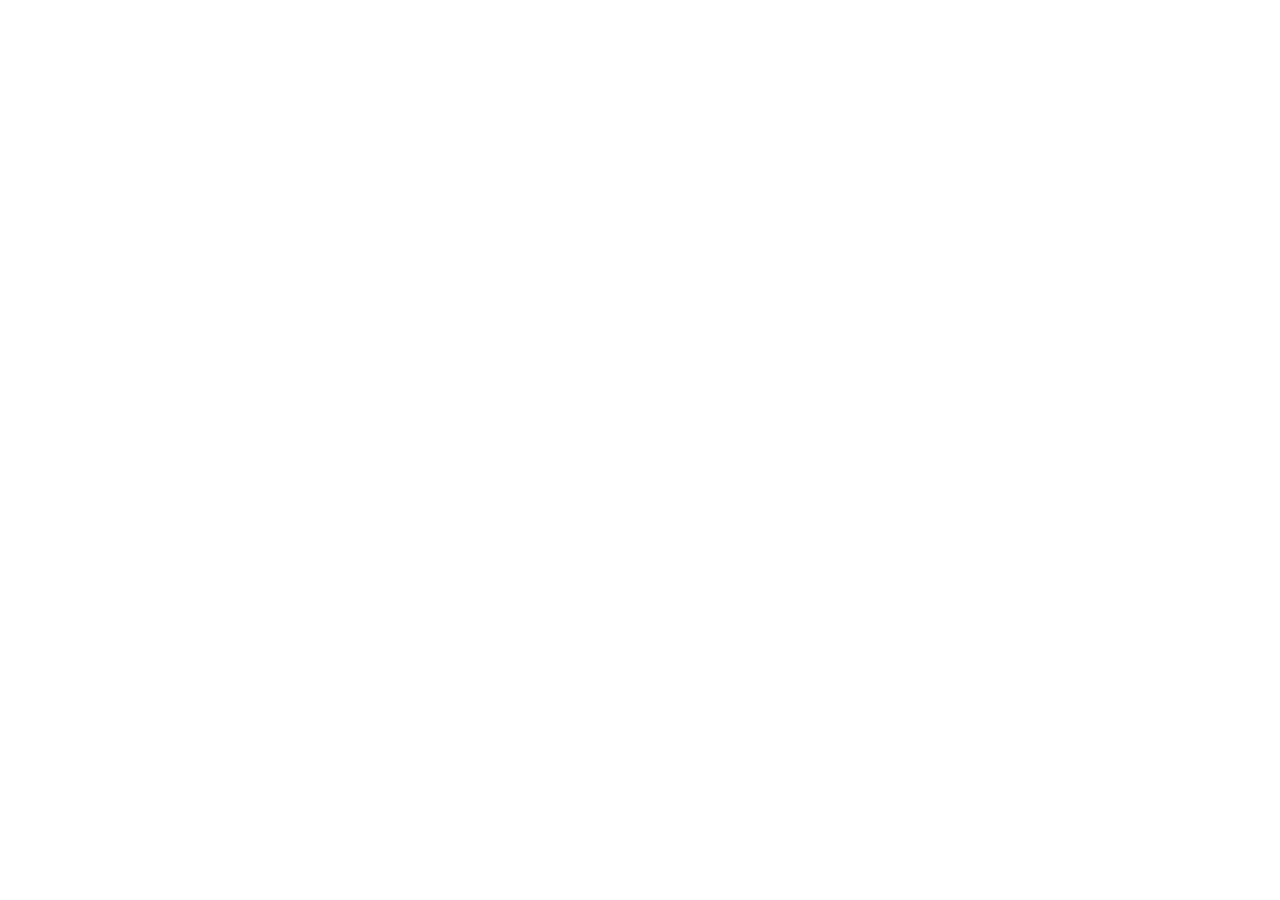
==== romantyping/index.html @ 7acbce64 "first commit" ====
<!doctype html>
<html lang="ja">
  <head>
    <meta charset="UTF-8" />
    <link rel="icon" type="image/svg+xml" href="/favicon.svg" />
    <meta name="viewport" content="width=device-width, initial-scale=1.0" />
    <meta name="description" content="ローマ字入力をよく使うキーから順番に練習できるタイピングゲームです。" />
    <title>Roman Typing</title>
    <script type="module" crossorigin src="/assets/index-DGbtto0Y.js"></script>
    <link rel="stylesheet" crossorigin href="/assets/index-BHjWAVnj.css">
  </head>
  <body>
    <div id="app"></div>
  </body>
</html>
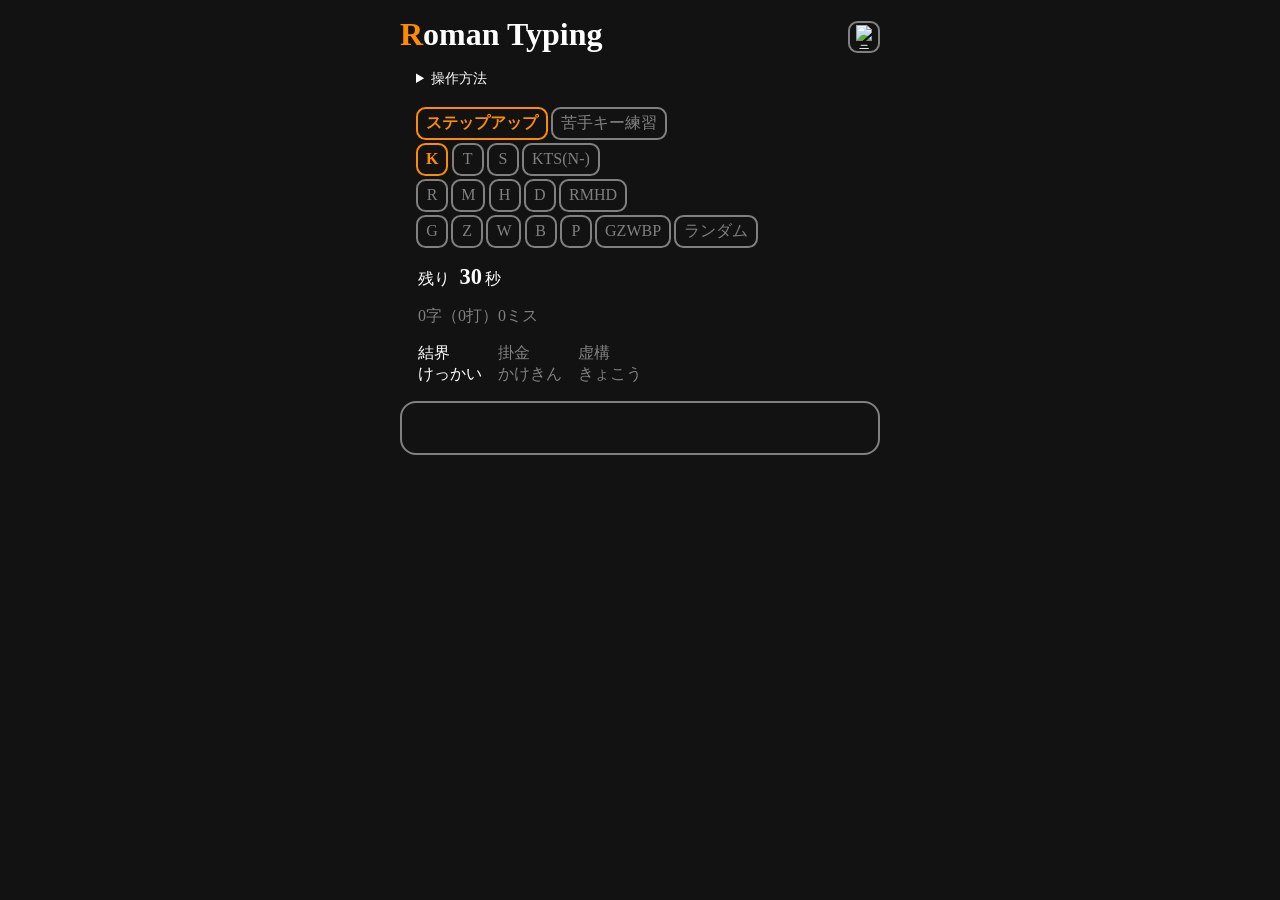
==== commit 90b395fc: "update" ====
--- a/romantyping/index.html
+++ b/romantyping/index.html
@@ -2,12 +2,12 @@
 <html lang="ja">
   <head>
     <meta charset="UTF-8" />
-    <link rel="icon" type="image/svg+xml" href="/favicon.svg" />
+    <link rel="icon" type="image/svg+xml" href="./favicon.svg" />
     <meta name="viewport" content="width=device-width, initial-scale=1.0" />
     <meta name="description" content="ローマ字入力をよく使うキーから順番に練習できるタイピングゲームです。" />
     <title>Roman Typing</title>
-    <script type="module" crossorigin src="/assets/index-DGbtto0Y.js"></script>
-    <link rel="stylesheet" crossorigin href="/assets/index-BHjWAVnj.css">
+    <script type="module" crossorigin src="./assets/index-DGbtto0Y.js"></script>
+    <link rel="stylesheet" crossorigin href="./assets/index-BHjWAVnj.css">
   </head>
   <body>
     <div id="app"></div>
--- a/romantyping/assets/index-BHjWAVnj.css
+++ b/romantyping/assets/index-BHjWAVnj.css
@@ -0,0 +1 @@
+:root{--light-fg:#222;--light-bg:#fafaf8;--light-bg-tp:#fafaf800;--dark-fg:#e6e6e6;--dark-bg:#333;--dark-bg-tp:#3330}*,:before,:after{box-sizing:border-box}body{color:var(--lightningcss-light,var(--light-fg))var(--lightningcss-dark,var(--dark-fg));background-color:var(--lightningcss-light,var(--light-bg))var(--lightningcss-dark,var(--dark-bg));margin:0}dialog{color:var(--lightningcss-light,var(--light-fg))var(--lightningcss-dark,var(--dark-fg));background-color:var(--lightningcss-light,var(--light-bg))var(--lightningcss-dark,var(--dark-bg))}.visible{visibility:visible;opacity:1;transition-property:visibility,opacity;transition-duration:.2s}.hidden{visibility:hidden;opacity:0}.none{display:none}.upper{max-width:min(30rem,100vw - 2rem);margin:auto}.lower{max-width:calc(100vw - 2rem);margin:auto;padding-bottom:10rem}header{justify-content:space-between;align-items:end;display:flex}h1{margin:1rem 0 0}h1:first-letter{color:#ff8c00}button{cursor:pointer;background:0 0;border:2px solid gray;border-radius:.6rem}button:hover{transform:translateY(-1px)}button:active{transform:translateY(1px)}.theme{width:32px;height:32px;display:block}.theme img{text-align:center;width:100%;margin:auto 0;display:block}dd{margin-left:1em}.help{margin:1rem;font-size:.9rem}.settings-outer{white-space:nowrap;flex-wrap:wrap;gap:.2rem;margin-left:1rem;padding-top:.2rem;font-size:0;display:flex}.consonants{text-align:center;color:gray;cursor:pointer;border:2px solid gray;border-radius:.6rem;min-width:2rem;padding:0 .5rem;font-size:1rem;line-height:1.8;display:inline-block}.consonants:has(:checked){color:#ff8c00;border-color:#ff8c00;font-weight:700}.consonants input{display:none}.score{color:gray;margin-left:calc(2px + 1rem)}.fg{color:var(--lightningcss-light,var(--light-fg))var(--lightningcss-dark,var(--dark-fg))}.gray{color:gray}.word-outer{gap:1rem;margin-left:2px;padding:1rem;display:flex;position:relative;overflow:hidden}.word{white-space:nowrap;flex-shrink:0}.correct{color:#ff8c00}.fade-right{background:linear-gradient(to left, var(--lightningcss-light,var(--light-bg))var(--lightningcss-dark,var(--dark-bg)), var(--lightningcss-light,var(--light-bg-tp))var(--lightningcss-dark,var(--dark-bg-tp)) 3rem);width:100%;height:100%;position:absolute;top:0;left:0}.input-outer{cursor:text;border:2px solid gray;border-radius:1rem;padding:1rem;position:relative}.input-outer:focus-within{border-color:var(--lightningcss-light,var(--light-fg))var(--lightningcss-dark,var(--dark-fg))}.input-inner{width:calc(100% - 2rem);display:flex;position:absolute}.input-fixed{flex:none}#input1,#input2{all:unset;display:revert;flex:auto;min-width:0}.howtoretry{color:gray;margin-top:1rem;margin-bottom:2rem;margin-left:calc(1rem + 2px)}#timer.svelte-qwsw0c{margin-left:2px;padding:1rem}#number.svelte-qwsw0c{text-align:right;min-width:2rem;margin-right:.2rem;font-size:1.4rem;font-weight:700;display:inline-block}.bold.svelte-1p4p23p{font-weight:700}table.svelte-1p4p23p{border-spacing:0;white-space:pre-wrap;margin:auto}caption.svelte-1p4p23p{margin-bottom:1rem;font-weight:700}td.svelte-1p4p23p{text-align:right;border-bottom:1px solid gray;padding:.6rem .8rem}tr.svelte-1p4p23p td:where(.svelte-1p4p23p):first-child{text-align:center;border-bottom:1px solid #ff8c00}button.svelte-1p4p23p{padding:.5em 1em}.delete-button.svelte-1p4p23p{text-align:center;margin-top:1.5rem}dialog.svelte-1p4p23p{border:2px solid gray;border-radius:1rem}.buttons.svelte-1p4p23p{white-space:nowrap;flex-wrap:wrap;gap:.2rem;display:flex}.svelte-1p4p23p::backdrop{-webkit-backdrop-filter:blur(3px);backdrop-filter:blur(3px);background-color:#ffffff80}
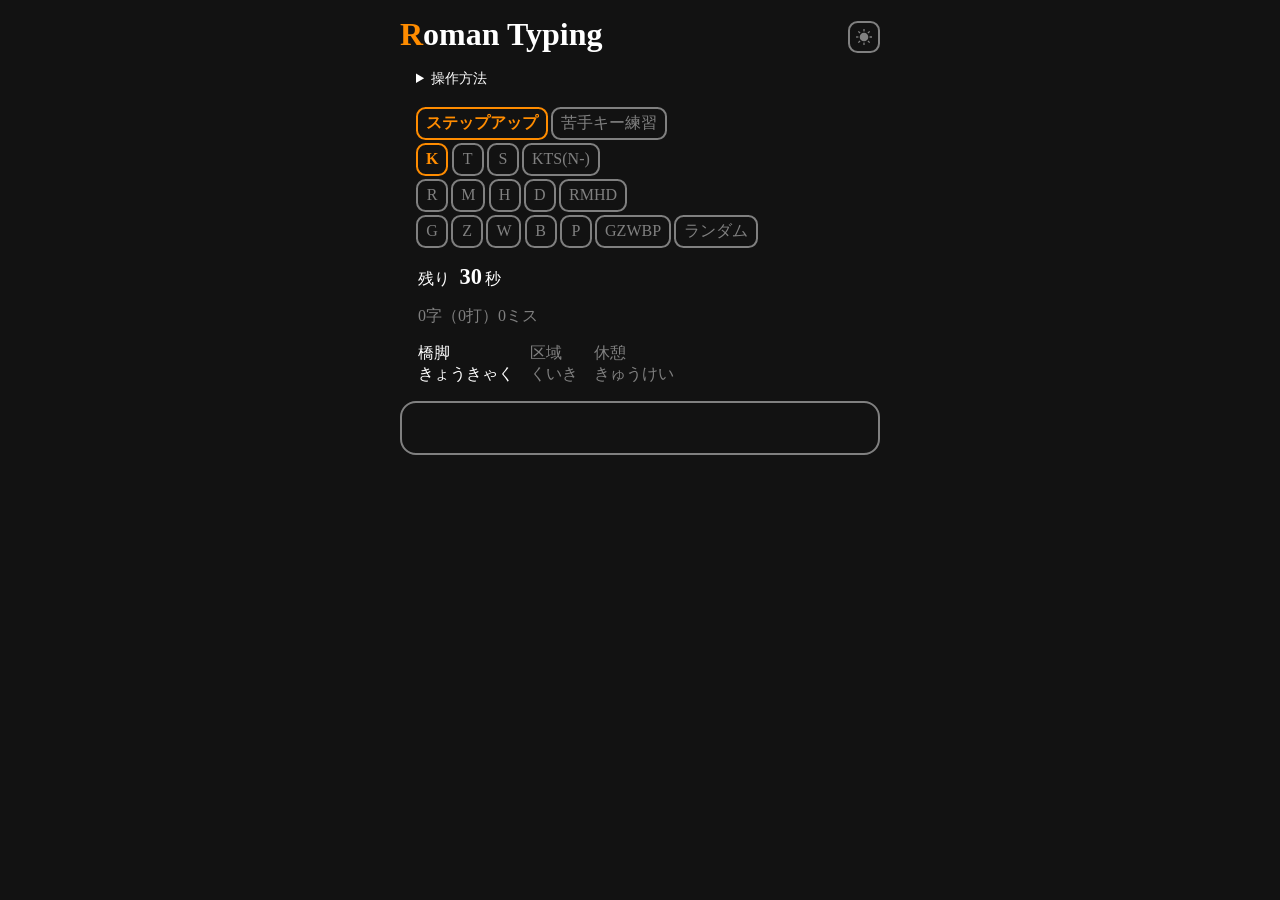
==== commit 241954e2: "update" ====
--- a/romantyping/index.html
+++ b/romantyping/index.html
@@ -6,7 +6,7 @@
     <meta name="viewport" content="width=device-width, initial-scale=1.0" />
     <meta name="description" content="ローマ字入力をよく使うキーから順番に練習できるタイピングゲームです。" />
     <title>Roman Typing</title>
-    <script type="module" crossorigin src="./assets/index-DGbtto0Y.js"></script>
+    <script type="module" crossorigin src="./assets/index-DppWK8ZI.js"></script>
     <link rel="stylesheet" crossorigin href="./assets/index-BHjWAVnj.css">
   </head>
   <body>
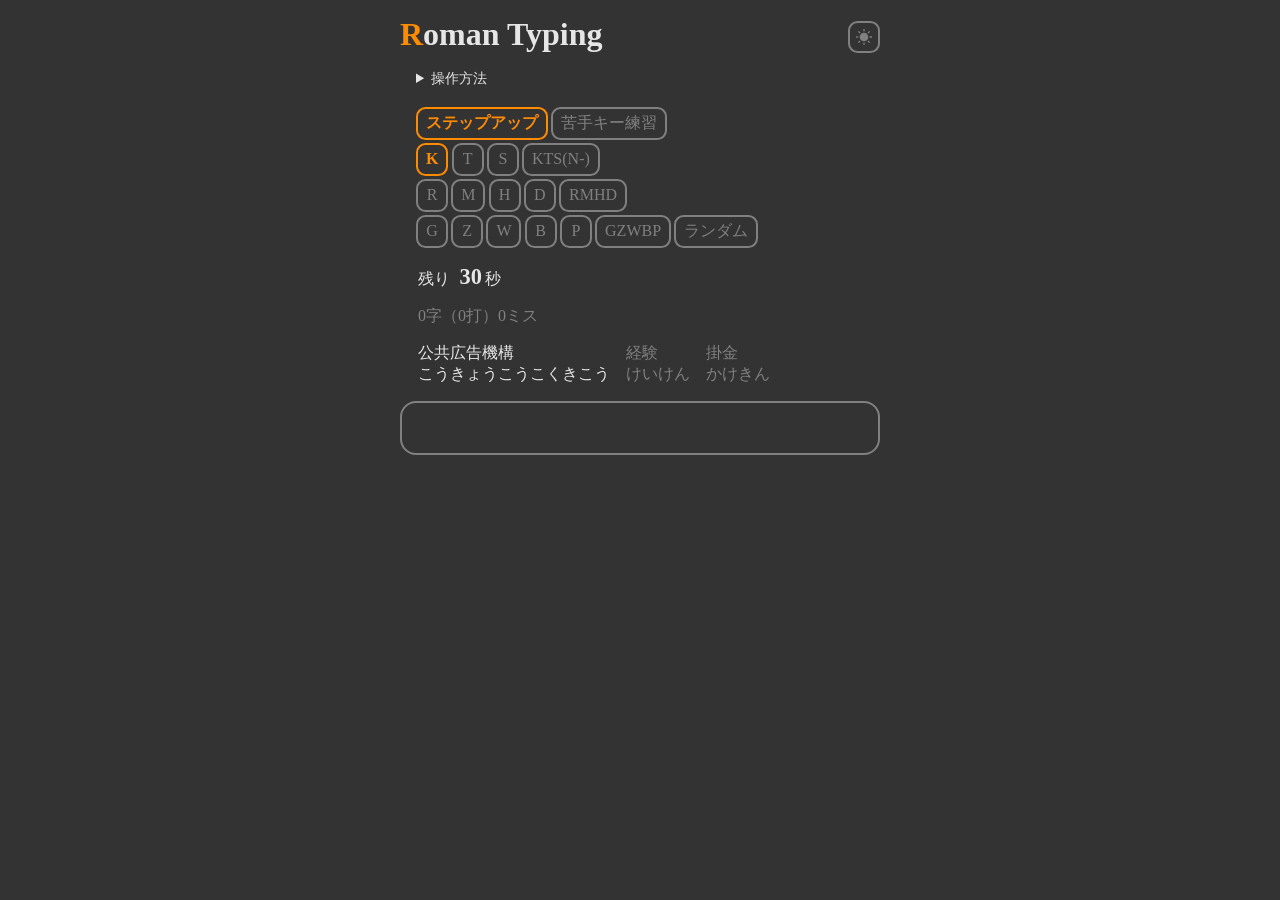
==== commit 263897e7: "update" ====
--- a/romantyping/index.html
+++ b/romantyping/index.html
@@ -6,8 +6,8 @@
     <meta name="viewport" content="width=device-width, initial-scale=1.0" />
     <meta name="description" content="ローマ字入力をよく使うキーから順番に練習できるタイピングゲームです。" />
     <title>Roman Typing</title>
-    <script type="module" crossorigin src="./assets/index-DppWK8ZI.js"></script>
-    <link rel="stylesheet" crossorigin href="./assets/index-BHjWAVnj.css">
+    <script type="module" crossorigin src="./assets/index-BKfQpCv0.js"></script>
+    <link rel="stylesheet" crossorigin href="./assets/index-CyminvBz.css">
   </head>
   <body>
     <div id="app"></div>
--- a/romantyping/assets/index-CyminvBz.css
+++ b/romantyping/assets/index-CyminvBz.css
@@ -0,0 +1 @@
+:root{--light-fg:#222;--light-bg:#fafaf8;--light-bg-tp:#fafaf800;--dark-fg:#e6e6e6;--dark-bg:#333;--dark-bg-tp:#3330}*,:before,:after{box-sizing:border-box}body{color:light-dark(var(--light-fg),var(--dark-fg));background-color:light-dark(var(--light-bg),var(--dark-bg));margin:0}dialog{color:light-dark(var(--light-fg),var(--dark-fg));background-color:light-dark(var(--light-bg),var(--dark-bg))}.visible{visibility:visible;opacity:1;transition-property:visibility,opacity;transition-duration:.2s}.hidden{visibility:hidden;opacity:0}.none{display:none}.upper{max-width:min(30rem,100vw - 2rem);margin:auto}.lower{max-width:calc(100vw - 2rem);margin:auto;padding-bottom:10rem}header{justify-content:space-between;align-items:end;display:flex}h1{margin:1rem 0 0}h1:first-letter{color:#ff8c00}button{cursor:pointer;background:0 0;border:2px solid gray;border-radius:.6rem}button:hover{transform:translateY(-1px)}button:active{transform:translateY(1px)}.theme{width:32px;height:32px;display:block}.theme img{text-align:center;width:100%;margin:auto 0;display:block}dd{margin-left:1em}.help{margin:1rem;font-size:.9rem}.settings-outer{white-space:nowrap;flex-wrap:wrap;gap:.2rem;margin-left:1rem;padding-top:.2rem;font-size:0;display:flex}.consonants{text-align:center;color:gray;cursor:pointer;border:2px solid gray;border-radius:.6rem;min-width:2rem;padding:0 .5rem;font-size:1rem;line-height:1.8;display:inline-block}.consonants:has(:checked){color:#ff8c00;border-color:#ff8c00;font-weight:700}.consonants input{display:none}.score{color:gray;margin-left:calc(2px + 1rem)}.fg{color:light-dark(var(--light-fg),var(--dark-fg))}.gray{color:gray}.word-outer{gap:1rem;margin-left:2px;padding:1rem;display:flex;position:relative;overflow:hidden}.word{white-space:nowrap;flex-shrink:0}.correct{color:#ff8c00}.fade-right{background:linear-gradient(to left, light-dark(var(--light-bg),var(--dark-bg)), light-dark(var(--light-bg-tp),var(--dark-bg-tp)) 3rem);width:100%;height:100%;position:absolute;top:0;left:0}.input-outer{cursor:text;border:2px solid gray;border-radius:1rem;padding:1rem;position:relative}.input-outer:focus-within{border-color:light-dark(var(--light-fg),var(--dark-fg))}.input-inner{width:calc(100% - 2rem);display:flex;position:absolute}.input-fixed{flex:none}#input1,#input2{all:unset;display:revert;flex:auto;min-width:0}.howtoretry{color:gray;margin-top:1rem;margin-bottom:2rem;margin-left:calc(1rem + 2px)}#timer.svelte-qwsw0c{margin-left:2px;padding:1rem}#number.svelte-qwsw0c{text-align:right;min-width:2rem;margin-right:.2rem;font-size:1.4rem;font-weight:700;display:inline-block}.bold.svelte-1p4p23p{font-weight:700}table.svelte-1p4p23p{border-spacing:0;white-space:pre-wrap;margin:auto}caption.svelte-1p4p23p{margin-bottom:1rem;font-weight:700}td.svelte-1p4p23p{text-align:right;border-bottom:1px solid gray;padding:.6rem .8rem}tr.svelte-1p4p23p td:where(.svelte-1p4p23p):first-child{text-align:center;border-bottom:1px solid #ff8c00}button.svelte-1p4p23p{padding:.5em 1em}.delete-button.svelte-1p4p23p{text-align:center;margin-top:1.5rem}dialog.svelte-1p4p23p{border:2px solid gray;border-radius:1rem}.buttons.svelte-1p4p23p{white-space:nowrap;flex-wrap:wrap;gap:.2rem;display:flex}.svelte-1p4p23p::backdrop{-webkit-backdrop-filter:blur(3px);backdrop-filter:blur(3px);background-color:#ffffff80}
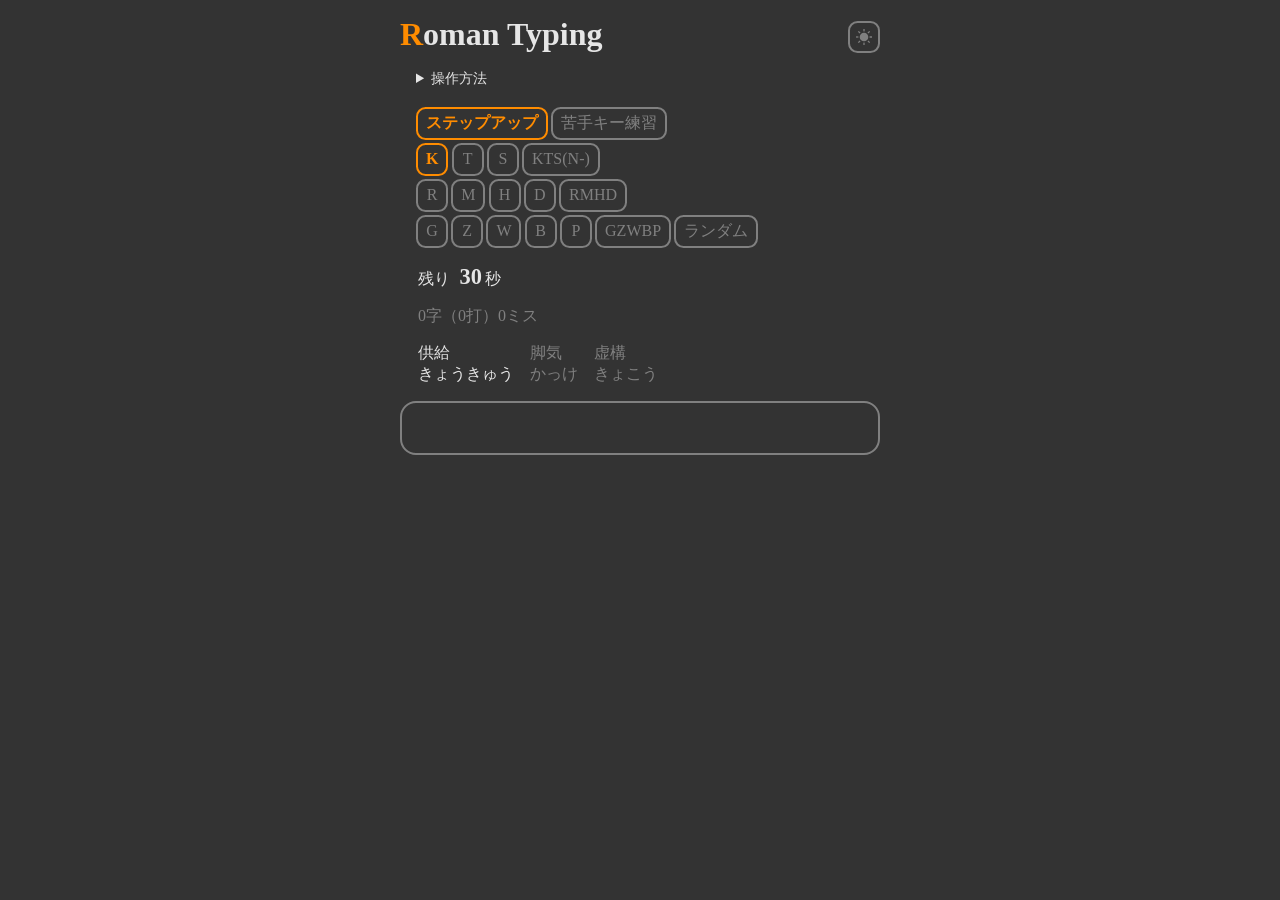
==== commit 7618d850: "update" ====
--- a/romantyping/index.html
+++ b/romantyping/index.html
@@ -4,10 +4,13 @@
     <meta charset="UTF-8" />
     <link rel="icon" type="image/svg+xml" href="./favicon.svg" />
     <meta name="viewport" content="width=device-width, initial-scale=1.0" />
-    <meta name="description" content="ローマ字入力をよく使うキーから順番に練習できるタイピングゲームです。" />
+    <meta
+      name="description"
+      content="ローマ字入力をよく使うキーから順番に練習できるタイピングゲームです。"
+    />
     <title>Roman Typing</title>
-    <script type="module" crossorigin src="./assets/index-BKfQpCv0.js"></script>
-    <link rel="stylesheet" crossorigin href="./assets/index-CyminvBz.css">
+    <script type="module" crossorigin src="./assets/index.js"></script>
+    <link rel="stylesheet" crossorigin href="./assets/style.css">
   </head>
   <body>
     <div id="app"></div>
--- a/romantyping/assets/style.css
+++ b/romantyping/assets/style.css
@@ -0,0 +1,2 @@
+:root{--light-fg:#222;--light-bg:#fafaf8;--light-bg-tp:#fafaf800;--dark-fg:#e6e6e6;--dark-bg:#333;--dark-bg-tp:#3330}*,:before,:after{box-sizing:border-box}body{color:light-dark(var(--light-fg),var(--dark-fg));background-color:light-dark(var(--light-bg),var(--dark-bg));margin:0}dialog{color:light-dark(var(--light-fg),var(--dark-fg));background-color:light-dark(var(--light-bg),var(--dark-bg))}.visible{visibility:visible;opacity:1;transition-property:visibility,opacity;transition-duration:.2s}.hidden{visibility:hidden;opacity:0}.none{display:none}.upper{max-width:min(30rem,100vw - 2rem);margin:auto}.lower{max-width:calc(100vw - 2rem);margin:auto;padding-bottom:10rem}header{justify-content:space-between;align-items:end;display:flex}h1{margin:1rem 0 0}h1:first-letter{color:#ff8c00}button{cursor:pointer;background:0 0;border:2px solid gray;border-radius:.6rem}button:hover{transform:translateY(-1px)}button:active{transform:translateY(1px)}.theme{width:32px;height:32px;display:block}.theme img{text-align:center;width:100%;margin:auto 0;display:block}dd{margin-left:1em}.help{margin:1rem;font-size:.9rem}.settings-outer{white-space:nowrap;flex-wrap:wrap;gap:.2rem;margin-left:1rem;padding-top:.2rem;font-size:0;display:flex}.consonants{text-align:center;color:gray;cursor:pointer;border:2px solid gray;border-radius:.6rem;min-width:2rem;padding:0 .5rem;font-size:1rem;line-height:1.8;display:inline-block}.consonants:has(:checked){color:#ff8c00;border-color:#ff8c00;font-weight:700}.consonants input{display:none}.score{color:gray;margin-left:calc(2px + 1rem)}.fg{color:light-dark(var(--light-fg),var(--dark-fg))}.gray{color:gray}.word-outer{gap:1rem;margin-left:2px;padding:1rem;display:flex;position:relative;overflow:hidden}.word{white-space:nowrap;flex-shrink:0}.correct{color:#ff8c00}.fade-right{background:linear-gradient(to left, light-dark(var(--light-bg),var(--dark-bg)), light-dark(var(--light-bg-tp),var(--dark-bg-tp)) 3rem);width:100%;height:100%;position:absolute;top:0;left:0}.input-outer{cursor:text;border:2px solid gray;border-radius:1rem;padding:1rem;position:relative}.input-outer:focus-within{border-color:light-dark(var(--light-fg),var(--dark-fg))}.input-inner{width:calc(100% - 2rem);display:flex;position:absolute}.input-fixed{flex:none}#input1,#input2{all:unset;display:revert;flex:auto;min-width:0}.howtoretry{color:gray;margin-top:1rem;margin-bottom:2rem;margin-left:calc(1rem + 2px)}#timer.svelte-qwsw0c{margin-left:2px;padding:1rem}#number.svelte-qwsw0c{text-align:right;min-width:2rem;margin-right:.2rem;font-size:1.4rem;font-weight:700;display:inline-block}.bold.svelte-1p4p23p{font-weight:700}table.svelte-1p4p23p{border-spacing:0;white-space:pre-wrap;margin:auto}caption.svelte-1p4p23p{margin-bottom:1rem;font-weight:700}td.svelte-1p4p23p{text-align:right;border-bottom:1px solid gray;padding:.6rem .8rem}tr.svelte-1p4p23p td:where(.svelte-1p4p23p):first-child{text-align:center;border-bottom:1px solid #ff8c00}button.svelte-1p4p23p{padding:.5em 1em}.delete-button.svelte-1p4p23p{text-align:center;margin-top:1.5rem}dialog.svelte-1p4p23p{border:2px solid gray;border-radius:1rem}.buttons.svelte-1p4p23p{white-space:nowrap;flex-wrap:wrap;gap:.2rem;display:flex}.svelte-1p4p23p::backdrop{-webkit-backdrop-filter:blur(3px);backdrop-filter:blur(3px);background-color:#ffffff80}
+/*$vite$:1*/
